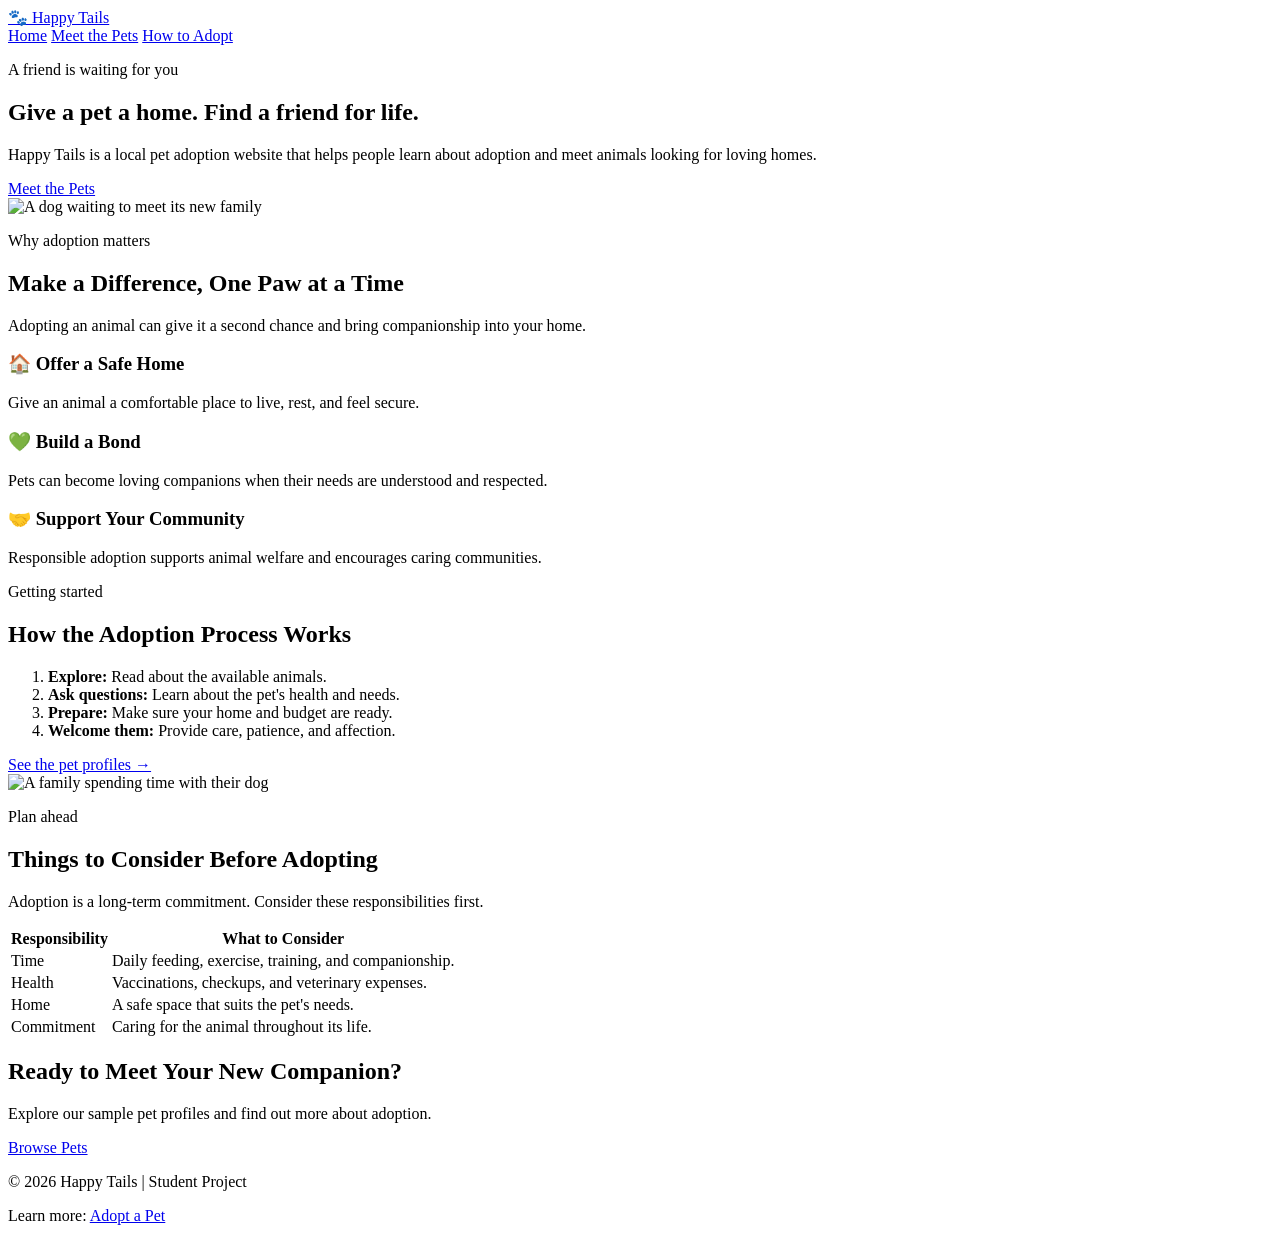
==== index.html @ 44b67121 "added html and css files" ====
<!DOCTYPE html>
<html lang="en">
<head>
    <meta charset="UTF-8">
    <meta name="viewport" content="width=device-width, initial-scale=1.0">
    <title>Happy Tails | Pet Adoption</title>
    <link rel="stylesheet" href="style.css">
</head>
<body>

    <header class="site-header">
        <div class="container header-inner">
            <a class="brand" href="index.html">🐾 Happy Tails</a>

            <nav>
                <a class="current" href="index.html">Home</a>
                <a href="pets.html">Meet the Pets</a>
                <a href="#how-to-adopt">How to Adopt</a>
            </nav>
        </div>
    </header>

    <main>
        <section class="hero">
            <div class="container hero-grid">
                <div>
                    <p class="eyebrow">A friend is waiting for you</p>
                    <h1>Give a pet a home. Find a friend for life.</h1>

                    <p>
                        Happy Tails is a local pet adoption website
                        that helps people learn about adoption and
                        meet animals looking for loving homes.
                    </p>

                    <a class="button" href="pets.html">
                        Meet the Pets
                    </a>
                </div>

                <img
                    class="hero-image"
                    src="images/shelter-dog.jpg"
                    alt="A dog waiting to meet its new family">
            </div>
        </section>

        <section class="container section">
            <div class="section-intro">
                <p class="eyebrow">Why adoption matters</p>
                <h2>Make a Difference, One Paw at a Time</h2>
                <p>
                    Adopting an animal can give it a second chance
                    and bring companionship into your home.
                </p>
            </div>

            <div class="cards">
                <article class="info-card">
                    <h3>🏠 Offer a Safe Home</h3>
                    <p>
                        Give an animal a comfortable place to live,
                        rest, and feel secure.
                    </p>
                </article>

                <article class="info-card">
                    <h3>💚 Build a Bond</h3>
                    <p>
                        Pets can become loving companions when
                        their needs are understood and respected.
                    </p>
                </article>

                <article class="info-card">
                    <h3>🤝 Support Your Community</h3>
                    <p>
                        Responsible adoption supports animal
                        welfare and encourages caring communities.
                    </p>
                </article>
            </div>
        </section>

        <section class="tinted-section" id="how-to-adopt">
            <div class="container section two-column">
                <div>
                    <p class="eyebrow">Getting started</p>
                    <h2>How the Adoption Process Works</h2>

                    <ol>
                        <li>
                            <strong>Explore:</strong>
                            Read about the available animals.
                        </li>
                        <li>
                            <strong>Ask questions:</strong>
                            Learn about the pet's health and needs.
                        </li>
                        <li>
                            <strong>Prepare:</strong>
                            Make sure your home and budget are ready.
                        </li>
                        <li>
                            <strong>Welcome them:</strong>
                            Provide care, patience, and affection.
                        </li>
                    </ol>

                    <a class="text-link" href="pets.html">
                        See the pet profiles →
                    </a>
                </div>

                <img
                    class="rounded-image"
                    src="images/family-with-dog.jpg"
                    alt="A family spending time with their dog">
            </div>
        </section>

        <section class="container section">
            <div class="section-intro">
                <p class="eyebrow">Plan ahead</p>
                <h2>Things to Consider Before Adopting</h2>
                <p>
                    Adoption is a long-term commitment.
                    Consider these responsibilities first.
                </p>
            </div>

            <div class="table-scroll">
                <table>
                    <thead>
                        <tr>
                            <th>Responsibility</th>
                            <th>What to Consider</th>
                        </tr>
                    </thead>

                    <tbody>
                        <tr>
                            <td>Time</td>
                            <td>
                                Daily feeding, exercise, training,
                                and companionship.
                            </td>
                        </tr>
                        <tr>
                            <td>Health</td>
                            <td>
                                Vaccinations, checkups, and
                                veterinary expenses.
                            </td>
                        </tr>
                        <tr>
                            <td>Home</td>
                            <td>
                                A safe space that suits the pet's needs.
                            </td>
                        </tr>
                        <tr>
                            <td>Commitment</td>
                            <td>
                                Caring for the animal throughout its life.
                            </td>
                        </tr>
                    </tbody>
                </table>
            </div>
        </section>

        <section class="callout">
            <div class="container callout-inner">
                <div>
                    <h2>Ready to Meet Your New Companion?</h2>
                    <p>
                        Explore our sample pet profiles and
                        find out more about adoption.
                    </p>
                </div>

                <a class="button button-white" href="pets.html">
                    Browse Pets
                </a>
            </div>
        </section>
    </main>

    <footer class="site-footer">
        <div class="container footer-inner">
            <p>© 2026 Happy Tails | Student Project</p>
            <p>
                Learn more:
                <a href="https://www.adoptapet.com/">
                    Adopt a Pet
                </a>
            </p>
        </div>
    </footer>

</body>
</html>
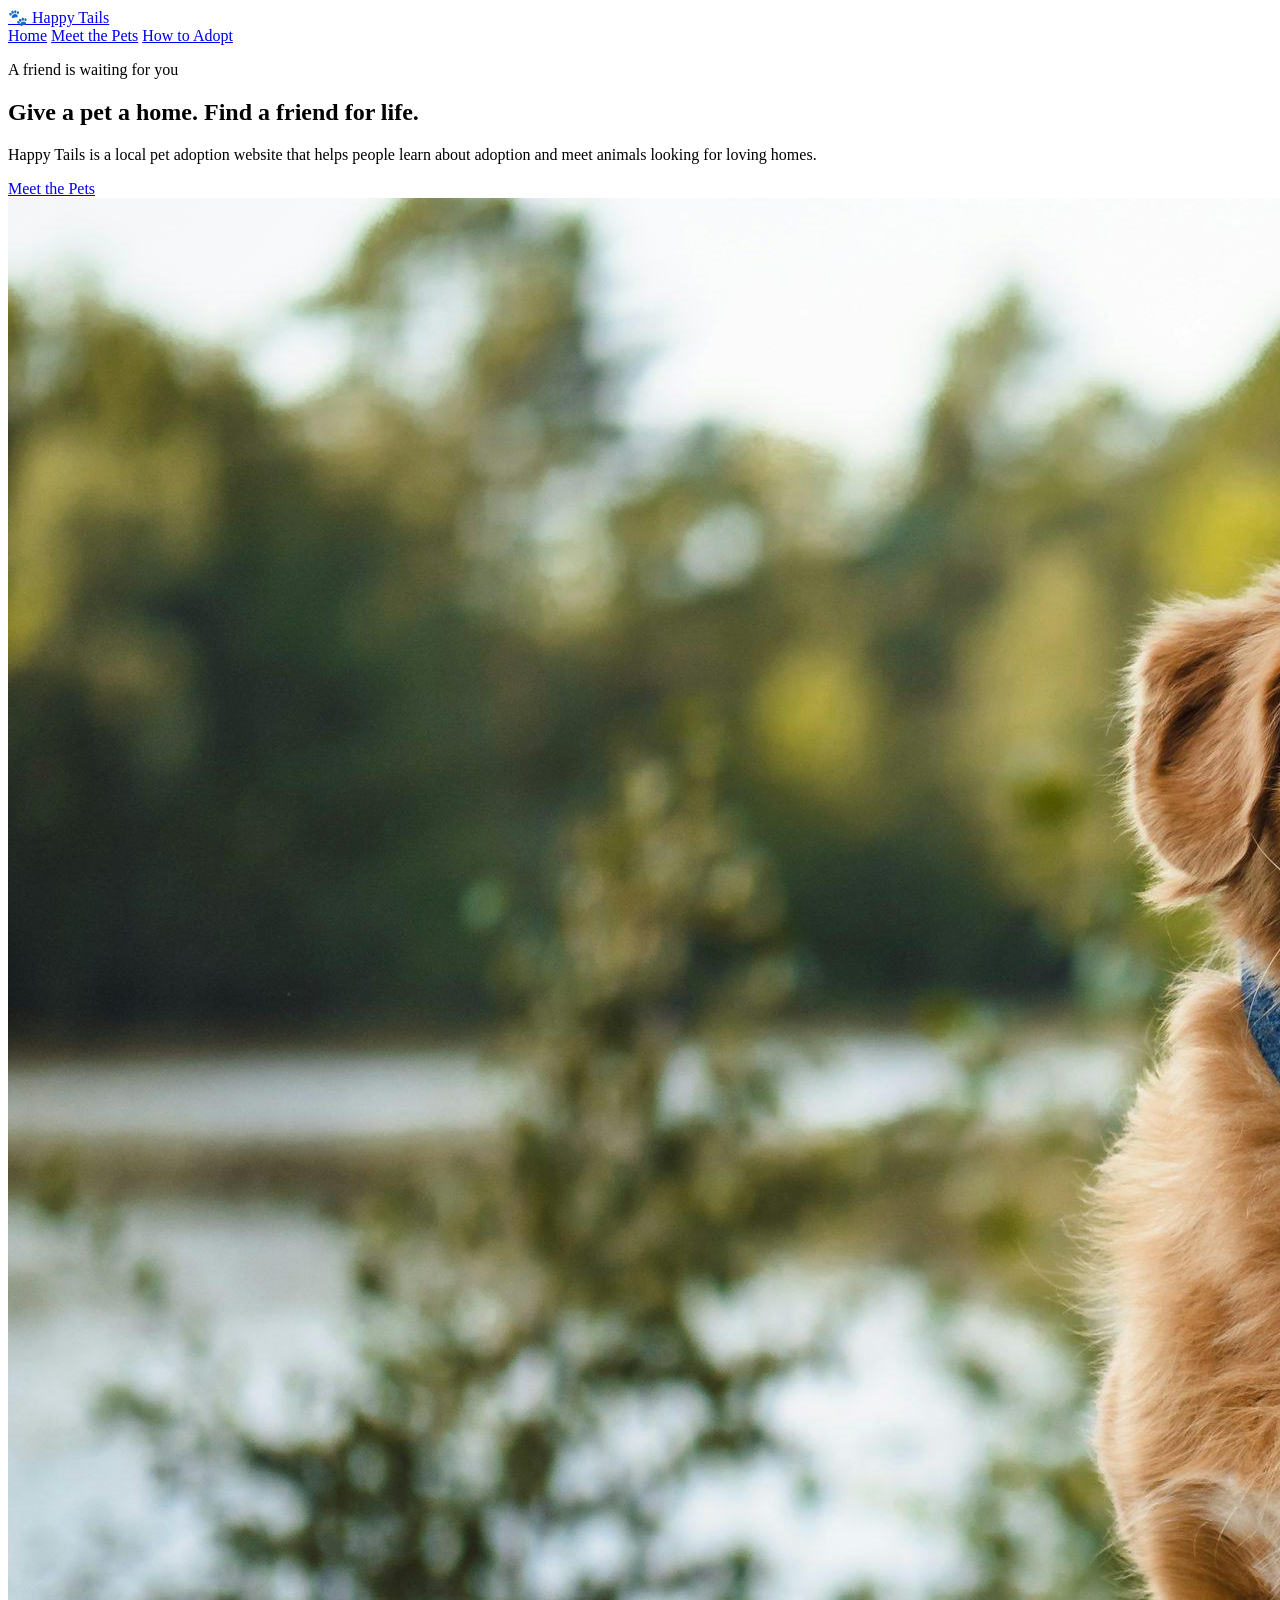
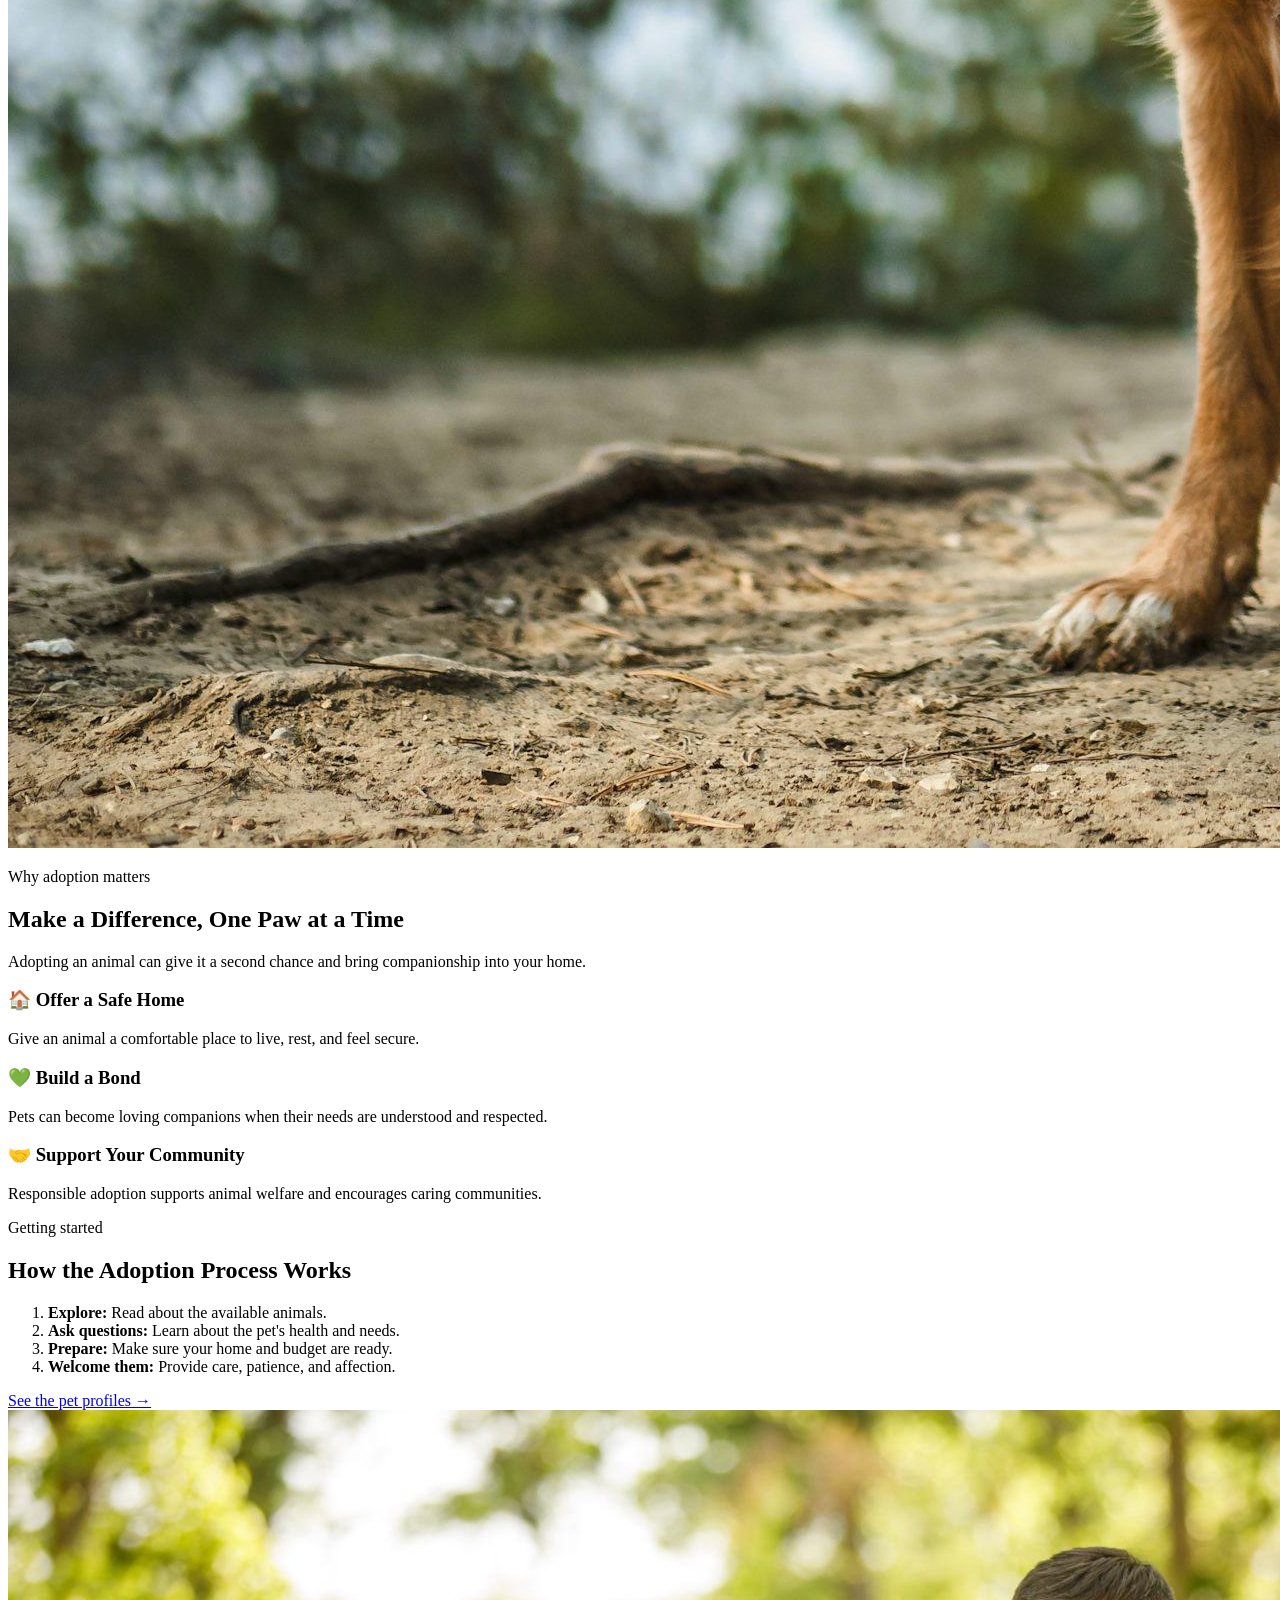
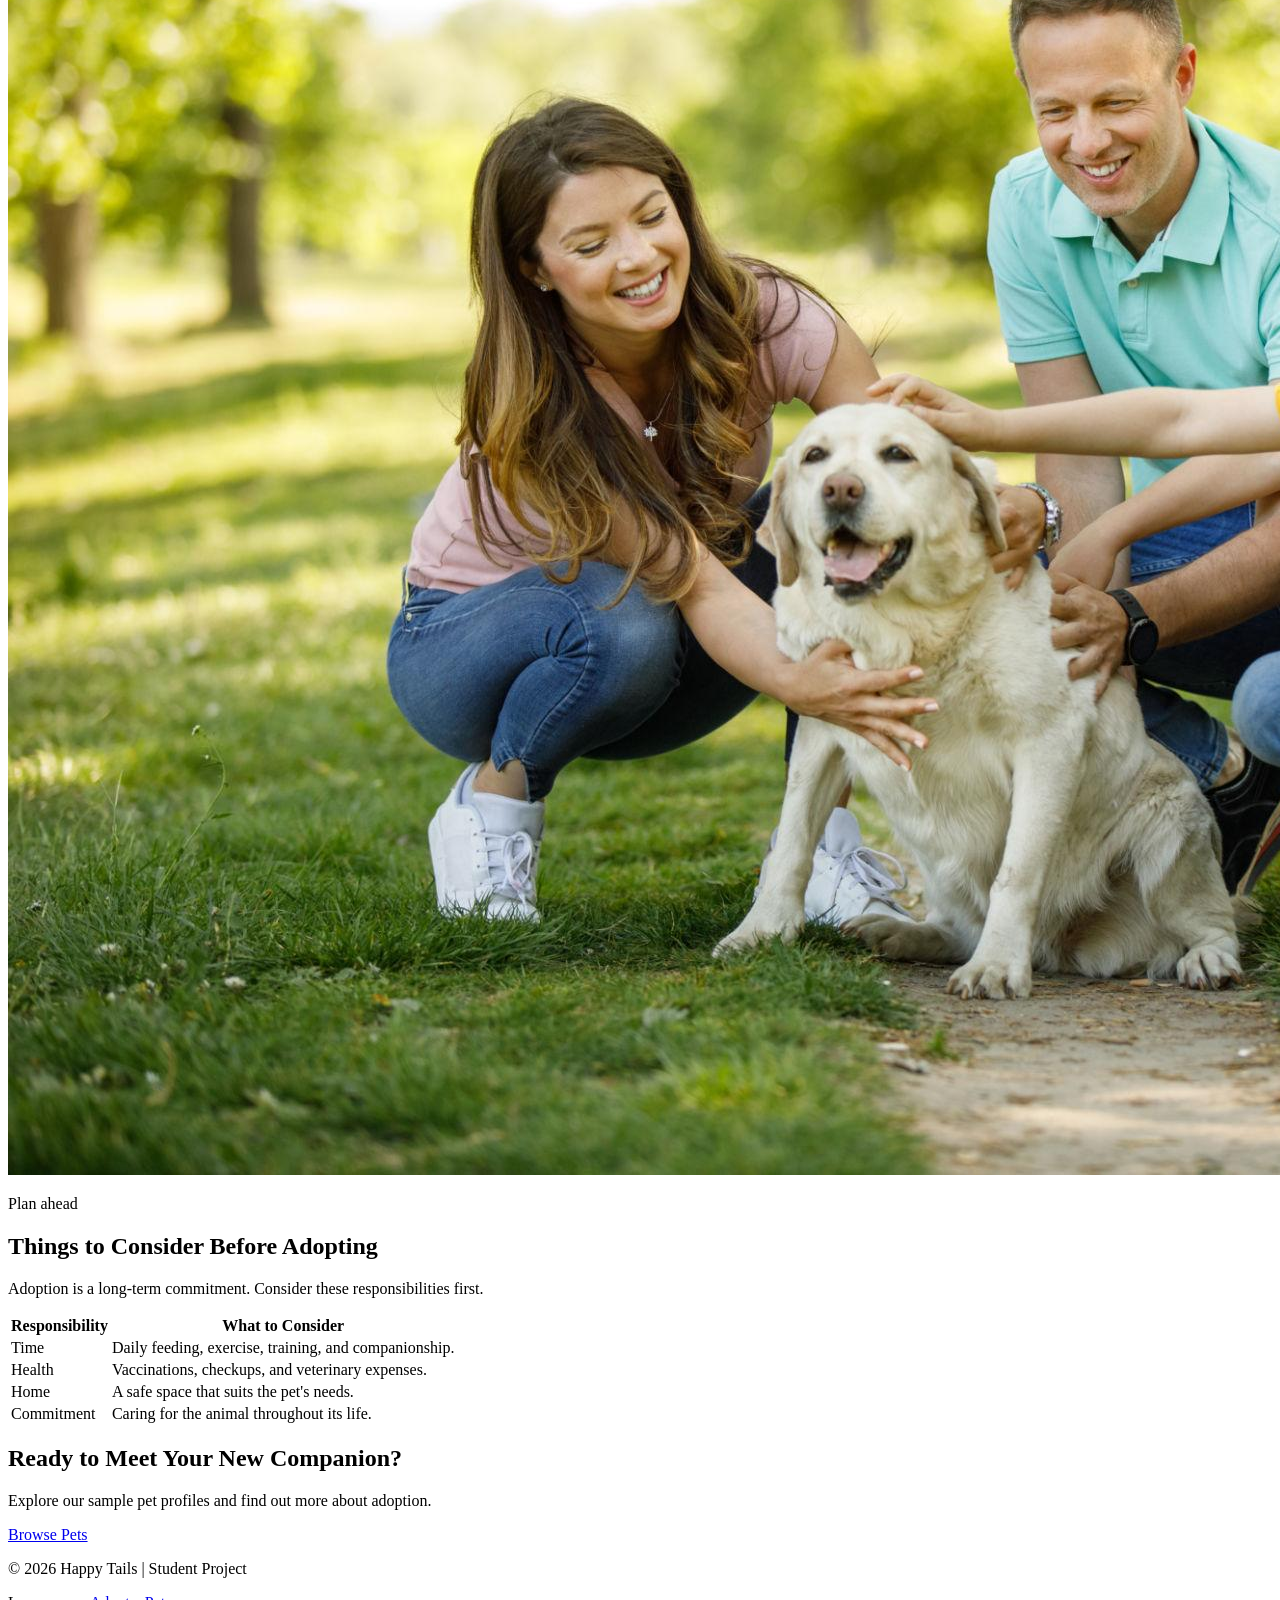
==== commit a89278e4: "added images" ====
--- a/index.html
+++ b/index.html
@@ -41,7 +41,7 @@
 
                 <img
                     class="hero-image"
-                    src="images/shelter-dog.jpg"
+                    src="images/shelter-dog.jpeg"
                     alt="A dog waiting to meet its new family">
             </div>
         </section>
@@ -115,7 +115,7 @@
 
                 <img
                     class="rounded-image"
-                    src="images/family-with-dog.jpg"
+                    src="images/family-with-dog.jpeg"
                     alt="A family spending time with their dog">
             </div>
         </section>
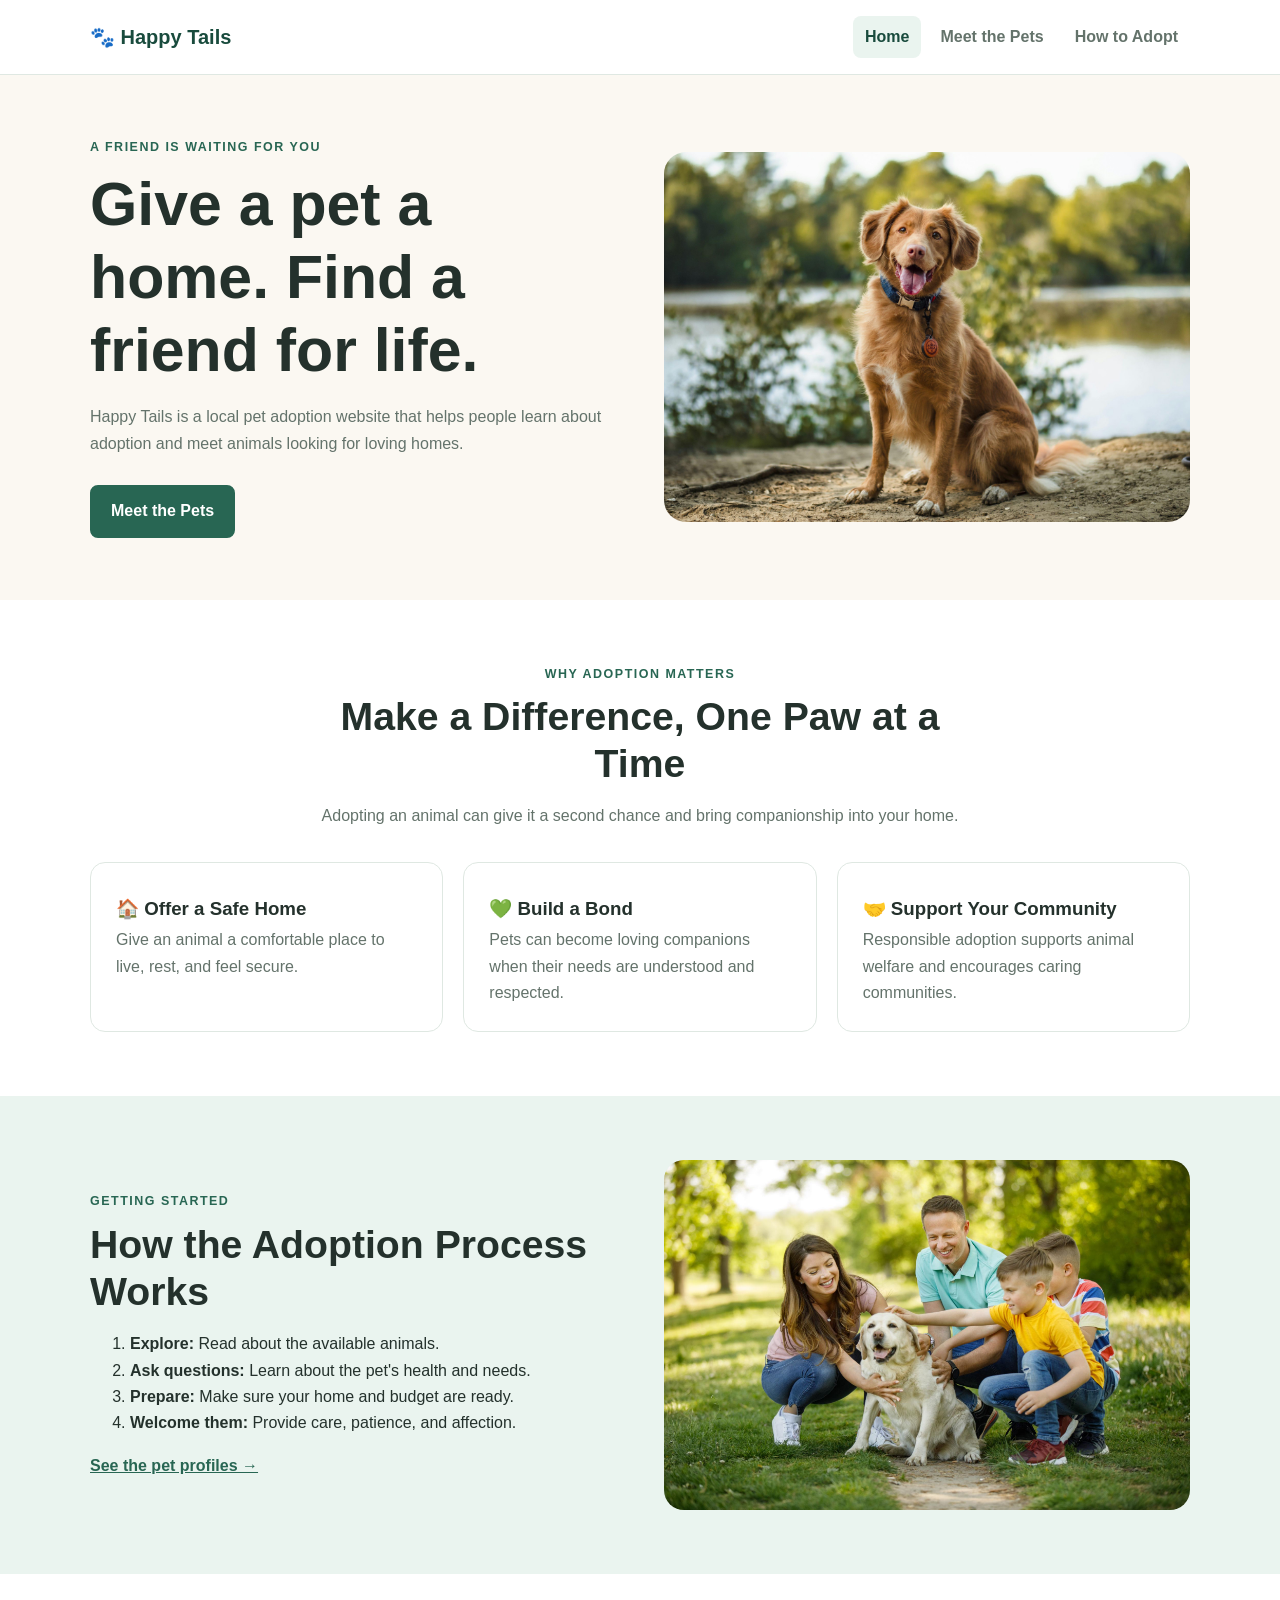
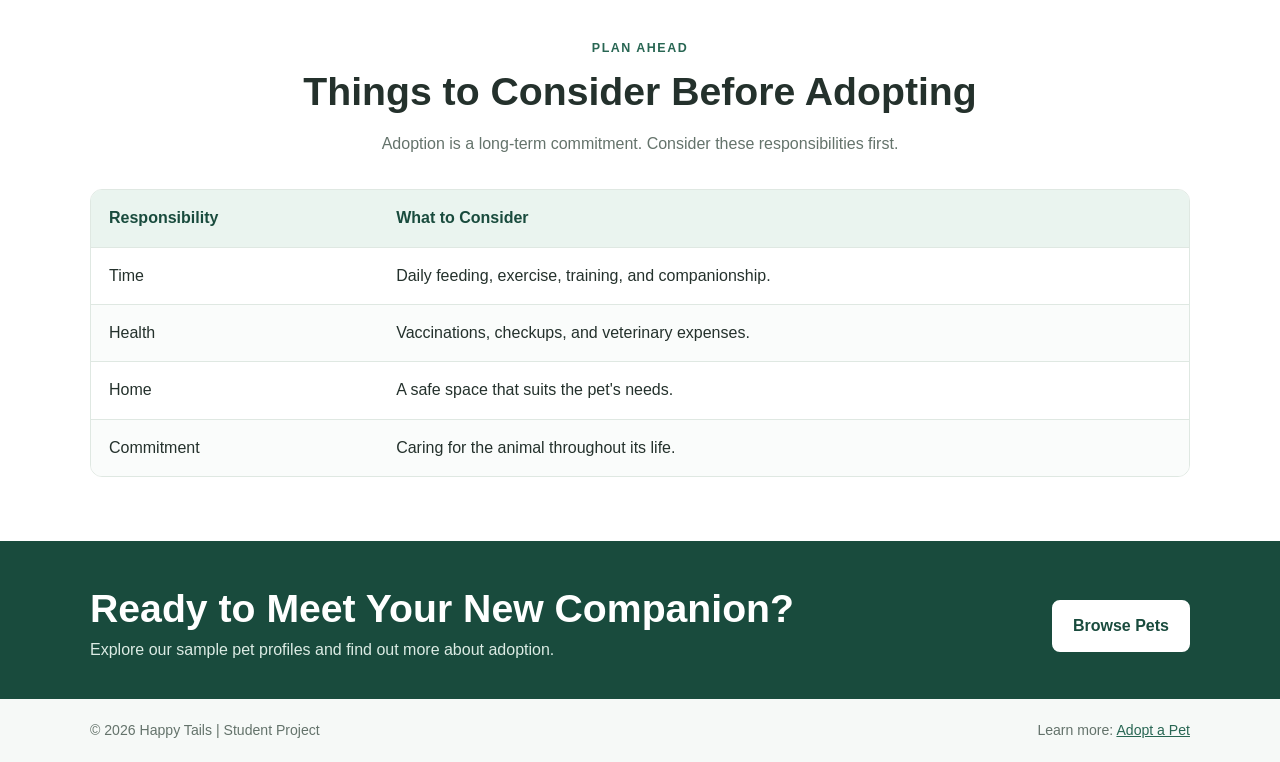
==== commit 91fb7651: "style css added" ====
--- a/index.html
+++ b/index.html
@@ -5,7 +5,7 @@
     <meta charset="UTF-8">
     <meta name="viewport" content="width=device-width, initial-scale=1.0">
     <title>Happy Tails | Pet Adoption</title>
-    <link rel="stylesheet" href="style.css">
+    <link rel="stylesheet" href="./styles.css">
 </head>
 <body>
 
--- a/styles.css
+++ b/styles.css
@@ -0,0 +1,453 @@
+
+/* Happy Tails - shared styles for both HTML pages */
+
+:root {
+    --green: #286653;
+    --dark-green: #194b3d;
+    --mint: #eaf4ef;
+    --cream: #fbf8f2;
+    --text: #24312c;
+    --muted: #64736b;
+    --white: #ffffff;
+    --border: #dfe8e2;
+}
+
+* {
+    box-sizing: border-box;
+}
+
+html {
+    scroll-behavior: smooth;
+}
+
+body {
+    margin: 0;
+    font-family: Arial, Helvetica, sans-serif;
+    line-height: 1.65;
+    color: var(--text);
+    background: var(--white);
+}
+
+img {
+    display: block;
+    max-width: 100%;
+}
+
+a {
+    color: var(--green);
+}
+
+.container {
+    width: min(1100px, calc(100% - 40px));
+    margin: 0 auto;
+}
+
+/* Header and navigation */
+
+.site-header {
+    position: sticky;
+    top: 0;
+    z-index: 5;
+    background: var(--white);
+    border-bottom: 1px solid var(--border);
+}
+
+.header-inner,
+.footer-inner {
+    display: flex;
+    align-items: center;
+    justify-content: space-between;
+    gap: 22px;
+}
+
+.header-inner {
+    min-height: 74px;
+}
+
+.brand {
+    color: var(--dark-green);
+    font-size: 1.25rem;
+    font-weight: bold;
+    text-decoration: none;
+    white-space: nowrap;
+}
+
+nav {
+    display: flex;
+    flex-wrap: wrap;
+    gap: 7px;
+}
+
+nav a {
+    padding: 8px 12px;
+    color: var(--muted);
+    font-weight: bold;
+    text-decoration: none;
+    border-radius: 8px;
+}
+
+nav a:hover,
+nav a.current {
+    color: var(--dark-green);
+    background: var(--mint);
+}
+
+/* Home page hero */
+
+.hero {
+    background: var(--cream);
+    padding: 62px 0;
+}
+
+.hero-grid {
+    display: grid;
+    grid-template-columns: 1fr 1fr;
+    gap: 48px;
+    align-items: center;
+}
+
+.eyebrow {
+    margin: 0;
+    color: var(--green);
+    font-size: 0.78rem;
+    font-weight: bold;
+    letter-spacing: 1.5px;
+    text-transform: uppercase;
+}
+
+h1,
+h2,
+h3 {
+    line-height: 1.2;
+}
+
+.hero h1,
+.page-banner h1 {
+    margin: 10px 0 18px;
+    font-size: clamp(2.3rem, 5vw, 3.8rem);
+}
+
+.hero-grid p:not(.eyebrow),
+.page-banner p:not(.eyebrow) {
+    color: var(--muted);
+}
+
+.hero-image {
+    width: 100%;
+    height: 370px;
+    object-fit: cover;
+    border-radius: 22px;
+}
+
+/* Buttons and links */
+
+.button {
+    display: inline-block;
+    margin-top: 12px;
+    padding: 11px 19px;
+    color: var(--white);
+    background: var(--green);
+    border: 2px solid var(--green);
+    border-radius: 8px;
+    font-weight: bold;
+    text-decoration: none;
+}
+
+.button:hover {
+    background: var(--dark-green);
+    border-color: var(--dark-green);
+}
+
+.button-white {
+    color: var(--dark-green);
+    background: var(--white);
+    border-color: var(--white);
+}
+
+.button-white:hover {
+    color: var(--dark-green);
+    background: var(--mint);
+    border-color: var(--mint);
+}
+
+.text-link {
+    font-weight: bold;
+}
+
+/* Shared sections */
+
+.section {
+    padding-top: 64px;
+    padding-bottom: 64px;
+}
+
+.section-intro {
+    max-width: 680px;
+    margin: 0 auto 32px;
+    text-align: center;
+}
+
+.section-intro h2,
+.two-column h2,
+.callout h2 {
+    margin: 9px 0 12px;
+    font-size: clamp(1.8rem, 3.2vw, 2.45rem);
+}
+
+.section-intro > p:last-child {
+    color: var(--muted);
+}
+
+/* Feature cards */
+
+.cards {
+    display: grid;
+    grid-template-columns: repeat(3, 1fr);
+    gap: 20px;
+}
+
+.info-card {
+    padding: 25px;
+    border: 1px solid var(--border);
+    border-radius: 15px;
+    background: var(--white);
+}
+
+.info-card h3 {
+    margin: 10px 0 7px;
+}
+
+.info-card p {
+    margin: 0;
+    color: var(--muted);
+}
+
+/* Adoption process */
+
+.tinted-section {
+    background: var(--mint);
+}
+
+.two-column {
+    display: grid;
+    grid-template-columns: 1fr 1fr;
+    gap: 48px;
+    align-items: center;
+}
+
+.number-list {
+    padding-left: 23px;
+}
+
+.number-list li {
+    padding-bottom: 12px;
+}
+
+.rounded-image {
+    width: 100%;
+    height: 350px;
+    object-fit: cover;
+    border-radius: 20px;
+}
+
+/* Table */
+
+.table-scroll {
+    overflow-x: auto;
+    border: 1px solid var(--border);
+    border-radius: 12px;
+}
+
+table {
+    width: 100%;
+    border-collapse: collapse;
+    text-align: left;
+}
+
+th,
+td {
+    padding: 15px 18px;
+    border-bottom: 1px solid var(--border);
+}
+
+th {
+    color: var(--dark-green);
+    background: var(--mint);
+}
+
+tbody tr:nth-child(even) {
+    background: #fafcfb;
+}
+
+tbody tr:last-child td {
+    border-bottom: 0;
+}
+
+/* Call-to-action section */
+
+.callout {
+    padding: 35px 0;
+    color: var(--white);
+    background: var(--dark-green);
+}
+
+.callout-inner {
+    display: flex;
+    align-items: center;
+    justify-content: space-between;
+    gap: 24px;
+}
+
+.callout h2 {
+    margin-bottom: 5px;
+}
+
+.callout p {
+    margin: 0;
+    color: #dcebe4;
+}
+
+/* Second page heading */
+
+.page-banner {
+    padding: 55px 0;
+    text-align: center;
+    background: var(--cream);
+}
+
+.page-banner p:not(.eyebrow) {
+    max-width: 650px;
+    margin: 0 auto;
+}
+
+/* Pet cards */
+
+.pet-grid {
+    display: grid;
+    grid-template-columns: repeat(4, minmax(0, 1fr));
+    gap: 18px;
+}
+
+.pet-card {
+    overflow: hidden;
+    border: 1px solid var(--border);
+    border-radius: 15px;
+    background: var(--white);
+}
+
+.pet-card > img {
+    width: 100%;
+    height: 190px;
+    object-fit: cover;
+}
+
+.pet-content {
+    padding: 18px;
+}
+
+.pet-label {
+    margin: 0;
+    color: var(--green);
+    font-size: 0.75rem;
+    font-weight: bold;
+    text-transform: uppercase;
+}
+
+.pet-content h2 {
+    margin: 5px 0 8px;
+    font-size: 1.45rem;
+}
+
+.pet-content p:not(.pet-label) {
+    color: var(--muted);
+}
+
+.pet-content ul {
+    padding-left: 19px;
+    font-size: 0.9rem;
+}
+
+/* Notice and footer */
+
+.notice {
+    margin-top: 28px;
+    padding: 16px 18px;
+    color: var(--muted);
+    background: var(--cream);
+    border-left: 4px solid var(--green);
+}
+
+.site-footer {
+    padding: 20px 0;
+    color: var(--muted);
+    background: #f6f9f7;
+    font-size: 0.88rem;
+}
+
+.footer-inner p {
+    margin: 0;
+}
+
+/* Tablet screens */
+
+@media (max-width: 900px) {
+    .pet-grid {
+        grid-template-columns: repeat(2, minmax(0, 1fr));
+    }
+
+    .hero-grid,
+    .two-column {
+        gap: 28px;
+    }
+}
+
+/* Mobile screens */
+
+@media (max-width: 650px) {
+    .header-inner,
+    .footer-inner {
+        flex-direction: column;
+        align-items: flex-start;
+        padding: 14px 0;
+    }
+
+    nav {
+        width: 100%;
+    }
+
+    nav a {
+        padding: 7px 9px;
+    }
+
+    .hero {
+        padding: 38px 0;
+    }
+
+    .hero-grid,
+    .two-column {
+        grid-template-columns: 1fr;
+    }
+
+    .hero-image {
+        height: 260px;
+    }
+
+    .cards,
+    .pet-grid {
+        grid-template-columns: 1fr;
+    }
+
+    .section {
+        padding-top: 44px;
+        padding-bottom: 44px;
+    }
+
+    .rounded-image {
+        height: 250px;
+    }
+
+    .callout-inner {
+        flex-direction: column;
+        align-items: flex-start;
+    }
+}
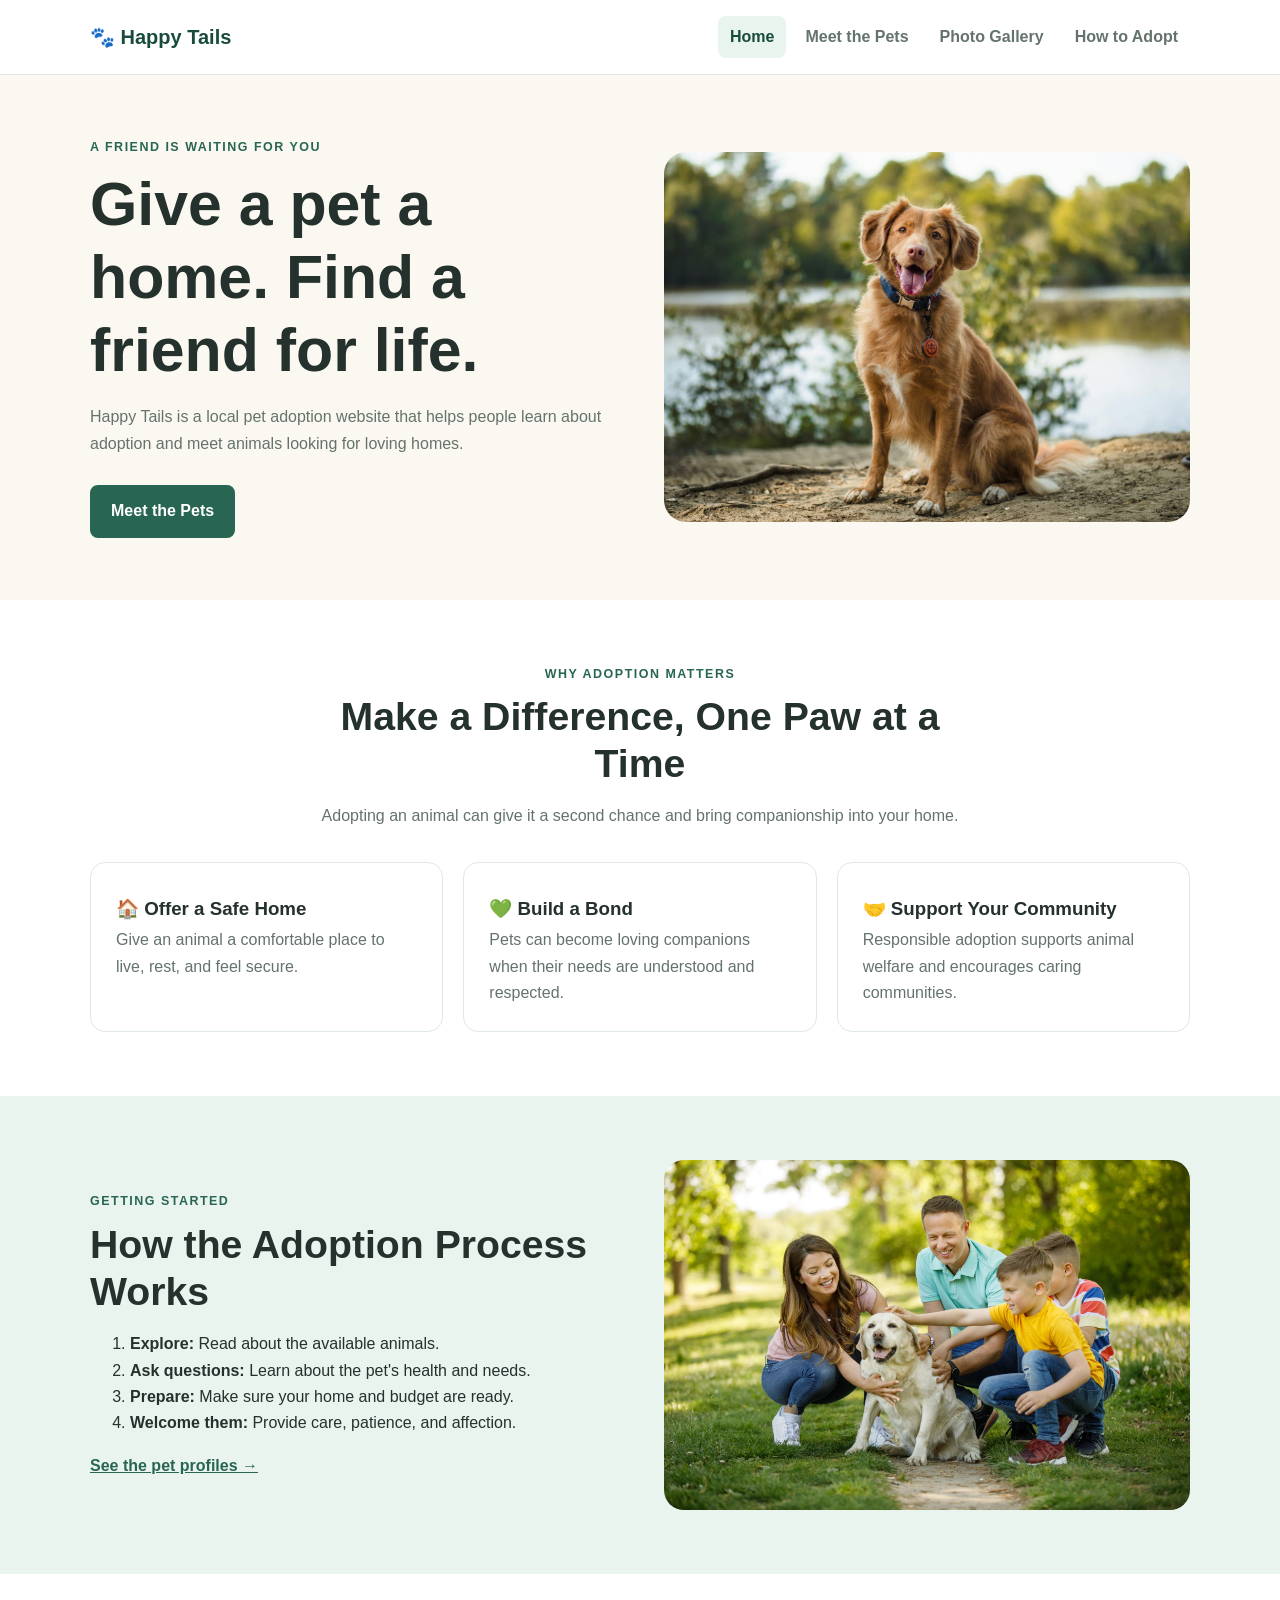
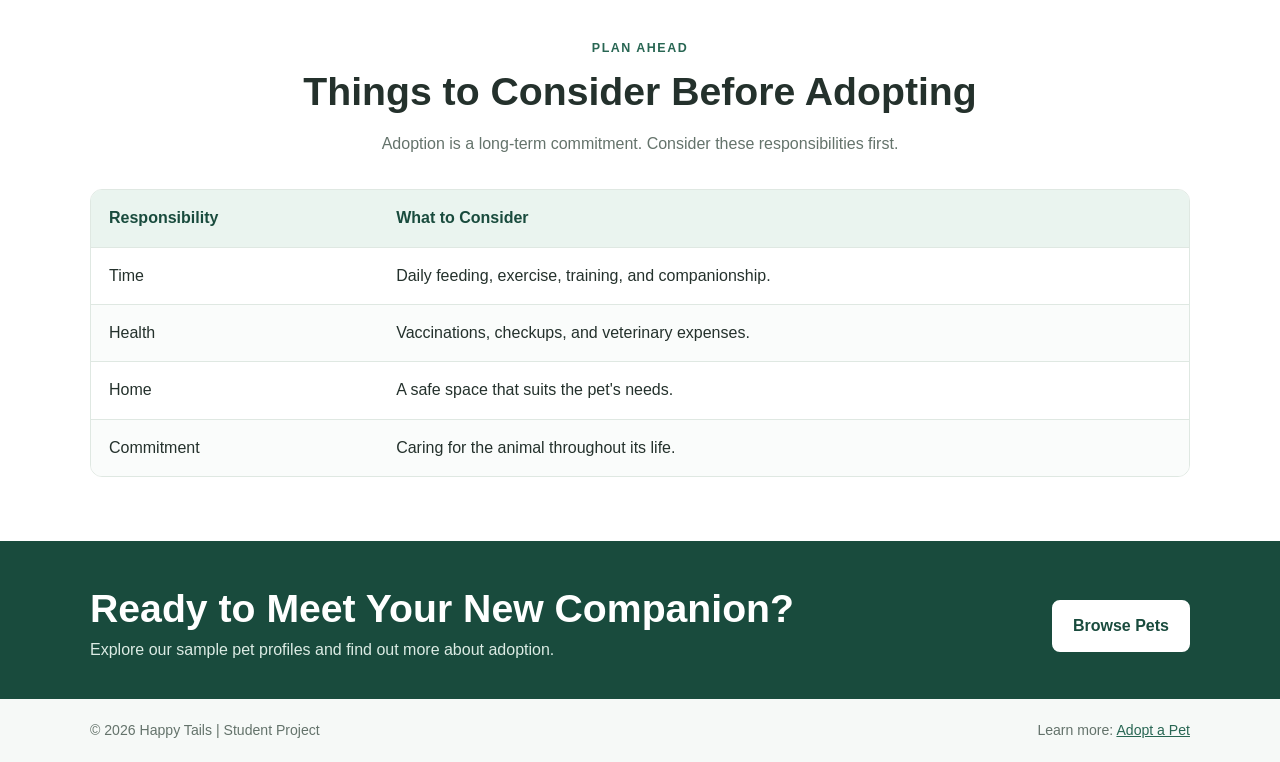
==== commit 3ca3235f: "updated nav" ====
--- a/index.html
+++ b/index.html
@@ -16,6 +16,7 @@
             <nav>
                 <a class="current" href="index.html">Home</a>
                 <a href="pets.html">Meet the Pets</a>
+                <a href="gallery.html">Photo Gallery</a>
                 <a href="#how-to-adopt">How to Adopt</a>
             </nav>
         </div>
